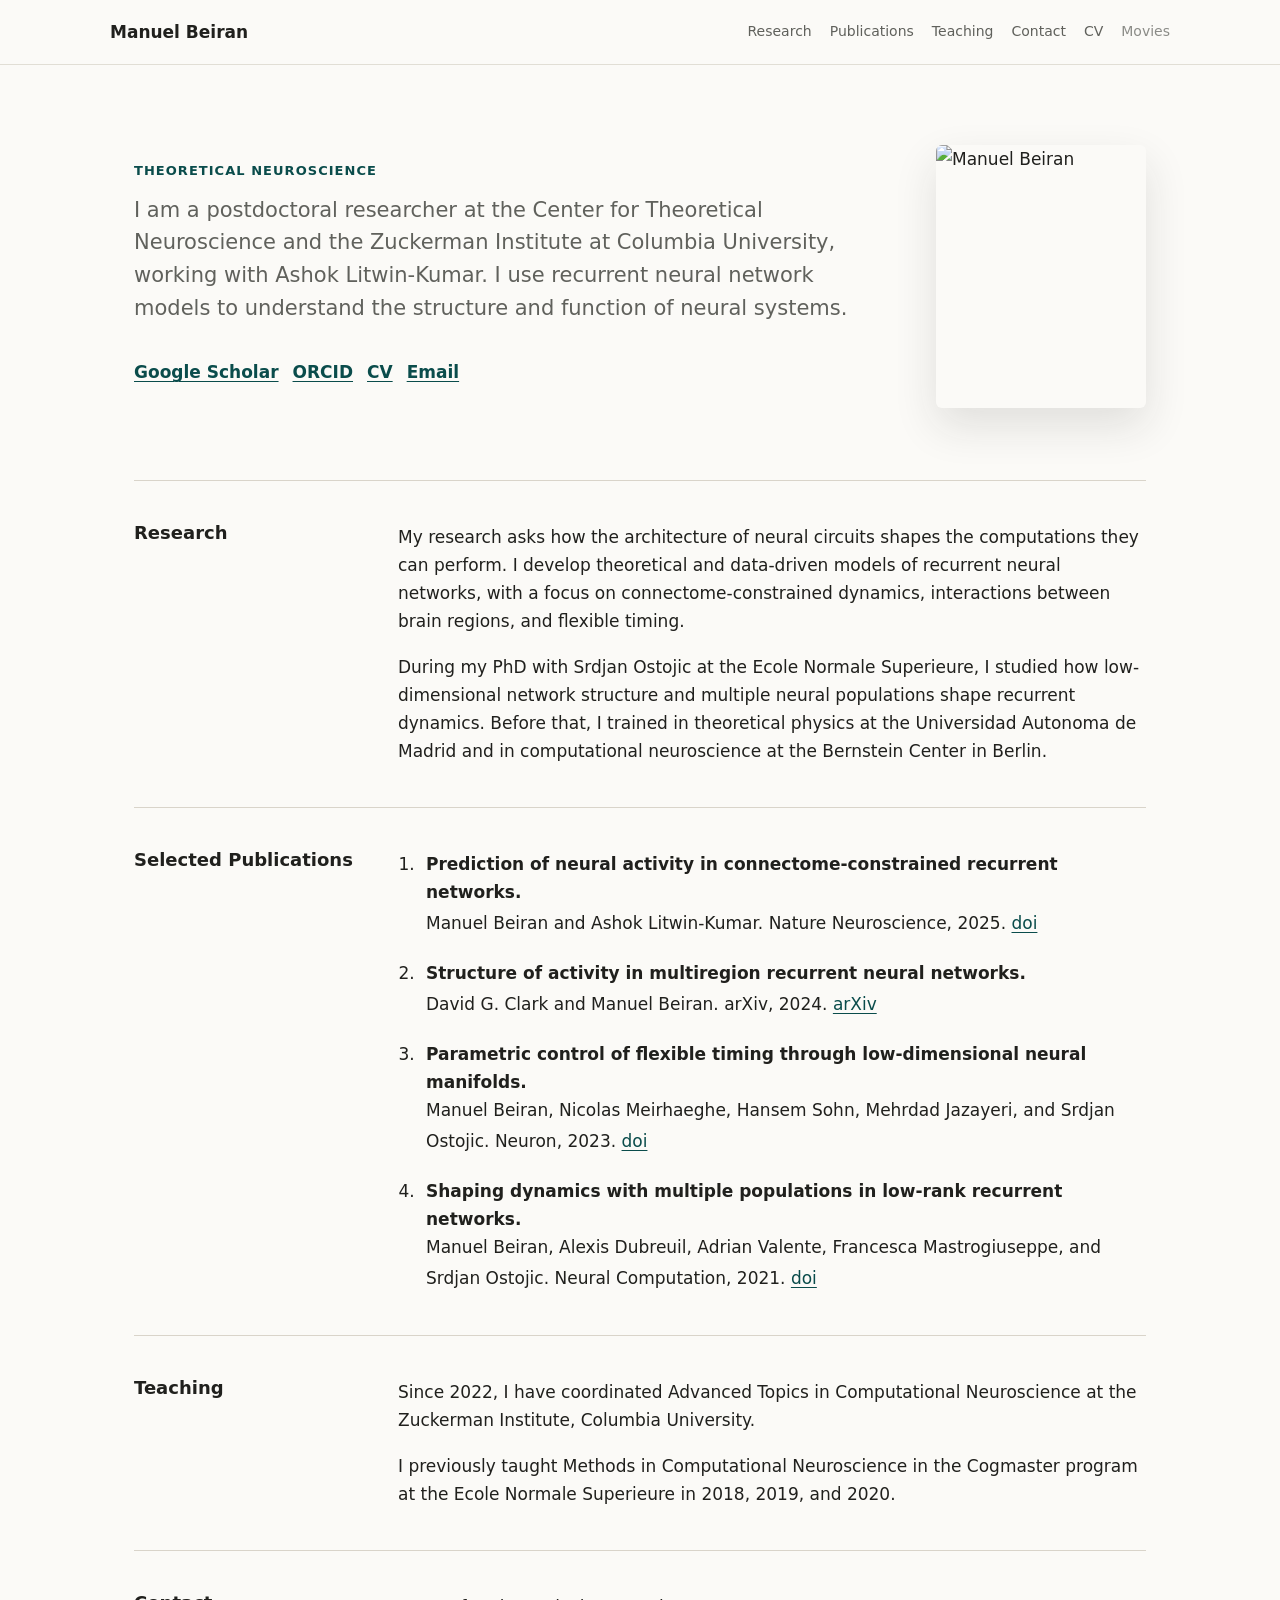
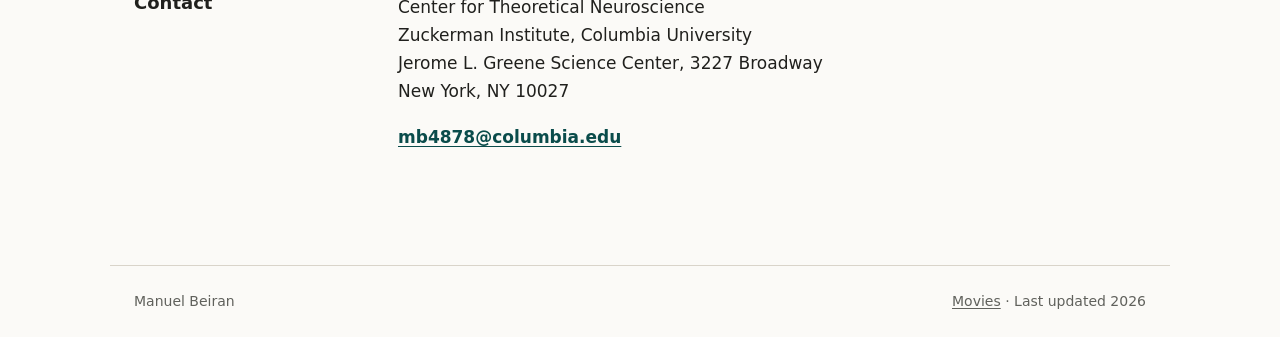
==== index.html @ 6463d3db "Add files via upload" ====
<!doctype html>
<html lang="en">
  <head>
    <meta charset="utf-8">
    <meta name="viewport" content="width=device-width, initial-scale=1">
    <meta
      name="description"
      content="Manuel Beiran, theoretical neuroscientist studying recurrent neural networks, connectomics, and neural dynamics."
    >
    <title>Manuel Beiran</title>
    <link rel="stylesheet" href="styles.css">
  </head>
  <body>
    <header class="site-header">
      <a class="brand" href="#top">Manuel Beiran</a>
      <nav aria-label="Main navigation">
        <a href="#research">Research</a>
        <a href="#publications">Publications</a>
        <a href="#teaching">Teaching</a>
        <a href="#contact">Contact</a>
        <a href="cv.pdf">CV</a>
        <a class="quiet-nav" href="movies.html">Movies</a>
      </nav>
    </header>

    <main id="top">
      <section class="intro">
        <div class="intro-copy">
          <p class="eyebrow">Theoretical neuroscience</p>
          <p class="lead">
            I am a postdoctoral researcher at the Center for Theoretical
            Neuroscience and the Zuckerman Institute at Columbia University,
            working with Ashok Litwin-Kumar. I use recurrent neural network
            models to understand the structure and function of neural systems.
          </p>
          <div class="links" aria-label="Profile links">
            <a href="https://scholar.google.fr/citations?user=wPnIsFUAAAAJ&amp;hl=fr">Google Scholar</a>
            <a href="https://orcid.org/0000-0002-0275-5728">ORCID</a>
            <a href="cv.pdf">CV</a>
            <a href="mailto:mb4878@columbia.edu">Email</a>
          </div>
        </div>
        <img
          src="https://ctn.zuckermaninstitute.columbia.edu/sites/ctn.zuckermaninstitute.columbia.edu/files/styles/cu_crop/public/content/unnamed%20%287%29.jpg?itok=AZ8otiGR"
          alt="Manuel Beiran"
          class="portrait"
        >
      </section>

      <section id="research" class="section">
        <h2>Research</h2>
        <div class="section-body">
          <p>
            My research asks how the architecture of neural circuits shapes the
            computations they can perform. I develop theoretical and
            data-driven models of recurrent neural networks, with a focus on
            connectome-constrained dynamics, interactions between brain regions,
            and flexible timing.
          </p>
          <p>
            During my PhD with Srdjan Ostojic at the Ecole Normale Superieure,
            I studied how low-dimensional network structure and multiple neural
            populations shape recurrent dynamics. Before that, I trained in
            theoretical physics at the Universidad Autonoma de Madrid and in
            computational neuroscience at the Bernstein Center in Berlin.
          </p>
        </div>
      </section>

      <section id="publications" class="section">
        <h2>Selected Publications</h2>
        <ol class="publications">
          <li>
            <span class="paper-title">Prediction of neural activity in connectome-constrained recurrent networks.</span>
            <span>Manuel Beiran and Ashok Litwin-Kumar. Nature Neuroscience, 2025.</span>
            <a href="https://doi.org/10.1038/s41593-025-02080-4">doi</a>
          </li>
          <li>
            <span class="paper-title">Structure of activity in multiregion recurrent neural networks.</span>
            <span>David G. Clark and Manuel Beiran. arXiv, 2024.</span>
            <a href="https://arxiv.org/abs/2402.12188">arXiv</a>
          </li>
          <li>
            <span class="paper-title">Parametric control of flexible timing through low-dimensional neural manifolds.</span>
            <span>Manuel Beiran, Nicolas Meirhaeghe, Hansem Sohn, Mehrdad Jazayeri, and Srdjan Ostojic. Neuron, 2023.</span>
            <a href="https://doi.org/10.1016/j.neuron.2022.12.016">doi</a>
          </li>
          <li>
            <span class="paper-title">Shaping dynamics with multiple populations in low-rank recurrent networks.</span>
            <span>Manuel Beiran, Alexis Dubreuil, Adrian Valente, Francesca Mastrogiuseppe, and Srdjan Ostojic. Neural Computation, 2021.</span>
            <a href="https://doi.org/10.1162/neco_a_01381">doi</a>
          </li>
        </ol>
      </section>

      <section id="teaching" class="section">
        <h2>Teaching</h2>
        <div class="section-body">
          <p>
            Since 2022, I have coordinated Advanced Topics in Computational
            Neuroscience at the Zuckerman Institute, Columbia University.
          </p>
          <p>
            I previously taught Methods in Computational Neuroscience in the
            Cogmaster program at the Ecole Normale Superieure in 2018, 2019,
            and 2020.
          </p>
        </div>
      </section>

      <section id="contact" class="section contact">
        <h2>Contact</h2>
        <div class="section-body">
          <p>
            Center for Theoretical Neuroscience<br>
            Zuckerman Institute, Columbia University<br>
            Jerome L. Greene Science Center, 3227 Broadway<br>
            New York, NY 10027
          </p>
          <p>
            <a href="mailto:mb4878@columbia.edu">mb4878@columbia.edu</a>
          </p>
        </div>
      </section>
    </main>

    <footer>
      <span>Manuel Beiran</span>
      <span><a href="movies.html">Movies</a> · Last updated 2026</span>
    </footer>
  </body>
</html>
---- styles.css ----
:root {
  --background: #fbfaf7;
  --text: #20201d;
  --muted: #60615c;
  --line: #d9d4ca;
  --accent: #0f6f6e;
  --accent-dark: #0a4c4b;
  --surface: #ffffff;
}

* {
  box-sizing: border-box;
}

html {
  scroll-behavior: smooth;
}

body {
  margin: 0;
  background: var(--background);
  color: var(--text);
  font-family: Inter, ui-sans-serif, system-ui, -apple-system, BlinkMacSystemFont, "Segoe UI", sans-serif;
  font-size: 17px;
  line-height: 1.65;
}

a {
  color: var(--accent-dark);
  text-decoration-thickness: 1px;
  text-underline-offset: 0.16em;
}

a:hover {
  color: var(--accent);
}

.site-header {
  position: sticky;
  top: 0;
  z-index: 10;
  display: flex;
  align-items: center;
  justify-content: space-between;
  gap: 24px;
  padding: 18px max(24px, calc((100vw - 1060px) / 2));
  border-bottom: 1px solid color-mix(in srgb, var(--line), transparent 25%);
  background: color-mix(in srgb, var(--background), transparent 8%);
  backdrop-filter: blur(14px);
}

.brand {
  color: var(--text);
  font-weight: 700;
  text-decoration: none;
}

nav {
  display: flex;
  flex-wrap: wrap;
  justify-content: flex-end;
  gap: 18px;
  font-size: 14px;
}

nav a {
  color: var(--muted);
  text-decoration: none;
}

.quiet-nav {
  opacity: 0.72;
}

main {
  max-width: 1060px;
  margin: 0 auto;
  padding: 56px 24px 72px;
}

.intro {
  display: grid;
  grid-template-columns: minmax(0, 1fr) 210px;
  gap: 56px;
  align-items: center;
  padding: 24px 0 72px;
}

.eyebrow {
  margin: 0 0 12px;
  color: var(--accent-dark);
  font-size: 13px;
  font-weight: 700;
  letter-spacing: 0.08em;
  text-transform: uppercase;
}

h1,
h2 {
  margin: 0;
  line-height: 1.15;
  letter-spacing: 0;
}

h1 {
  max-width: 760px;
  font-family: Georgia, "Times New Roman", serif;
  font-size: clamp(42px, 7vw, 74px);
  font-weight: 500;
}

h2 {
  font-size: 18px;
  font-weight: 750;
}

.lead {
  max-width: 720px;
  margin: 0;
  color: var(--muted);
  font-size: 21px;
  line-height: 1.55;
}

.links {
  display: flex;
  flex-wrap: wrap;
  gap: 14px;
  margin-top: 28px;
}

.links a {
  display: inline-flex;
  align-items: center;
  min-height: 38px;
  padding: 6px 0;
  font-weight: 650;
}

.portrait {
  width: 100%;
  aspect-ratio: 4 / 5;
  object-fit: cover;
  border-radius: 6px;
  box-shadow: 0 18px 44px rgba(32, 32, 29, 0.12);
}

.section {
  display: grid;
  grid-template-columns: 220px minmax(0, 1fr);
  gap: 44px;
  padding: 42px 0;
  border-top: 1px solid var(--line);
}

.section-body,
.publications {
  max-width: 760px;
}

.section-body p {
  margin: 0;
}

.section-body p + p {
  margin-top: 18px;
}

.publications {
  display: grid;
  gap: 22px;
  margin: 0;
  padding-left: 22px;
}

.publications li {
  padding-left: 6px;
}

.paper-title {
  display: block;
  font-weight: 750;
}

.publications span + a,
.publications span + span {
  margin-top: 3px;
}

.publications a {
  display: inline-block;
  margin-top: 4px;
}

.contact a {
  font-weight: 650;
}

footer {
  display: flex;
  justify-content: space-between;
  gap: 20px;
  max-width: 1060px;
  margin: 0 auto;
  padding: 24px;
  border-top: 1px solid var(--line);
  color: var(--muted);
  font-size: 14px;
}

footer a {
  color: var(--muted);
}

.page {
  max-width: 900px;
}

.page-intro {
  padding: 24px 0 54px;
}

.page-intro h1 {
  font-size: clamp(38px, 6vw, 62px);
}

.lead.compact {
  max-width: 700px;
  font-size: 19px;
}

.movie-year {
  display: grid;
  grid-template-columns: 120px minmax(0, 1fr);
  gap: 36px;
  padding: 30px 0;
  border-top: 1px solid var(--line);
}

.movie-year h2 a {
  color: var(--text);
  text-decoration-color: color-mix(in srgb, var(--text), transparent 70%);
}

.movie-year h2 a:hover {
  color: var(--accent-dark);
}

.movie-list {
  display: grid;
  gap: 14px;
  max-width: 700px;
}

.movie-list p {
  margin: 0;
}

.note {
  color: var(--muted);
  font-size: 15px;
}

.special-mention {
  color: var(--muted);
}

@media (max-width: 780px) {
  .site-header {
    position: static;
    align-items: flex-start;
    flex-direction: column;
  }

  nav {
    justify-content: flex-start;
    gap: 12px 16px;
  }

  main {
    padding-top: 28px;
  }

  .intro,
  .section {
    grid-template-columns: 1fr;
  }

  .intro {
    gap: 32px;
    padding-bottom: 48px;
  }

  .portrait {
    max-width: 190px;
  }

  .section {
    gap: 16px;
    padding: 34px 0;
  }

  .movie-year {
    grid-template-columns: 1fr;
    gap: 10px;
  }

  .lead {
    font-size: 19px;
  }

  footer {
    flex-direction: column;
  }
}
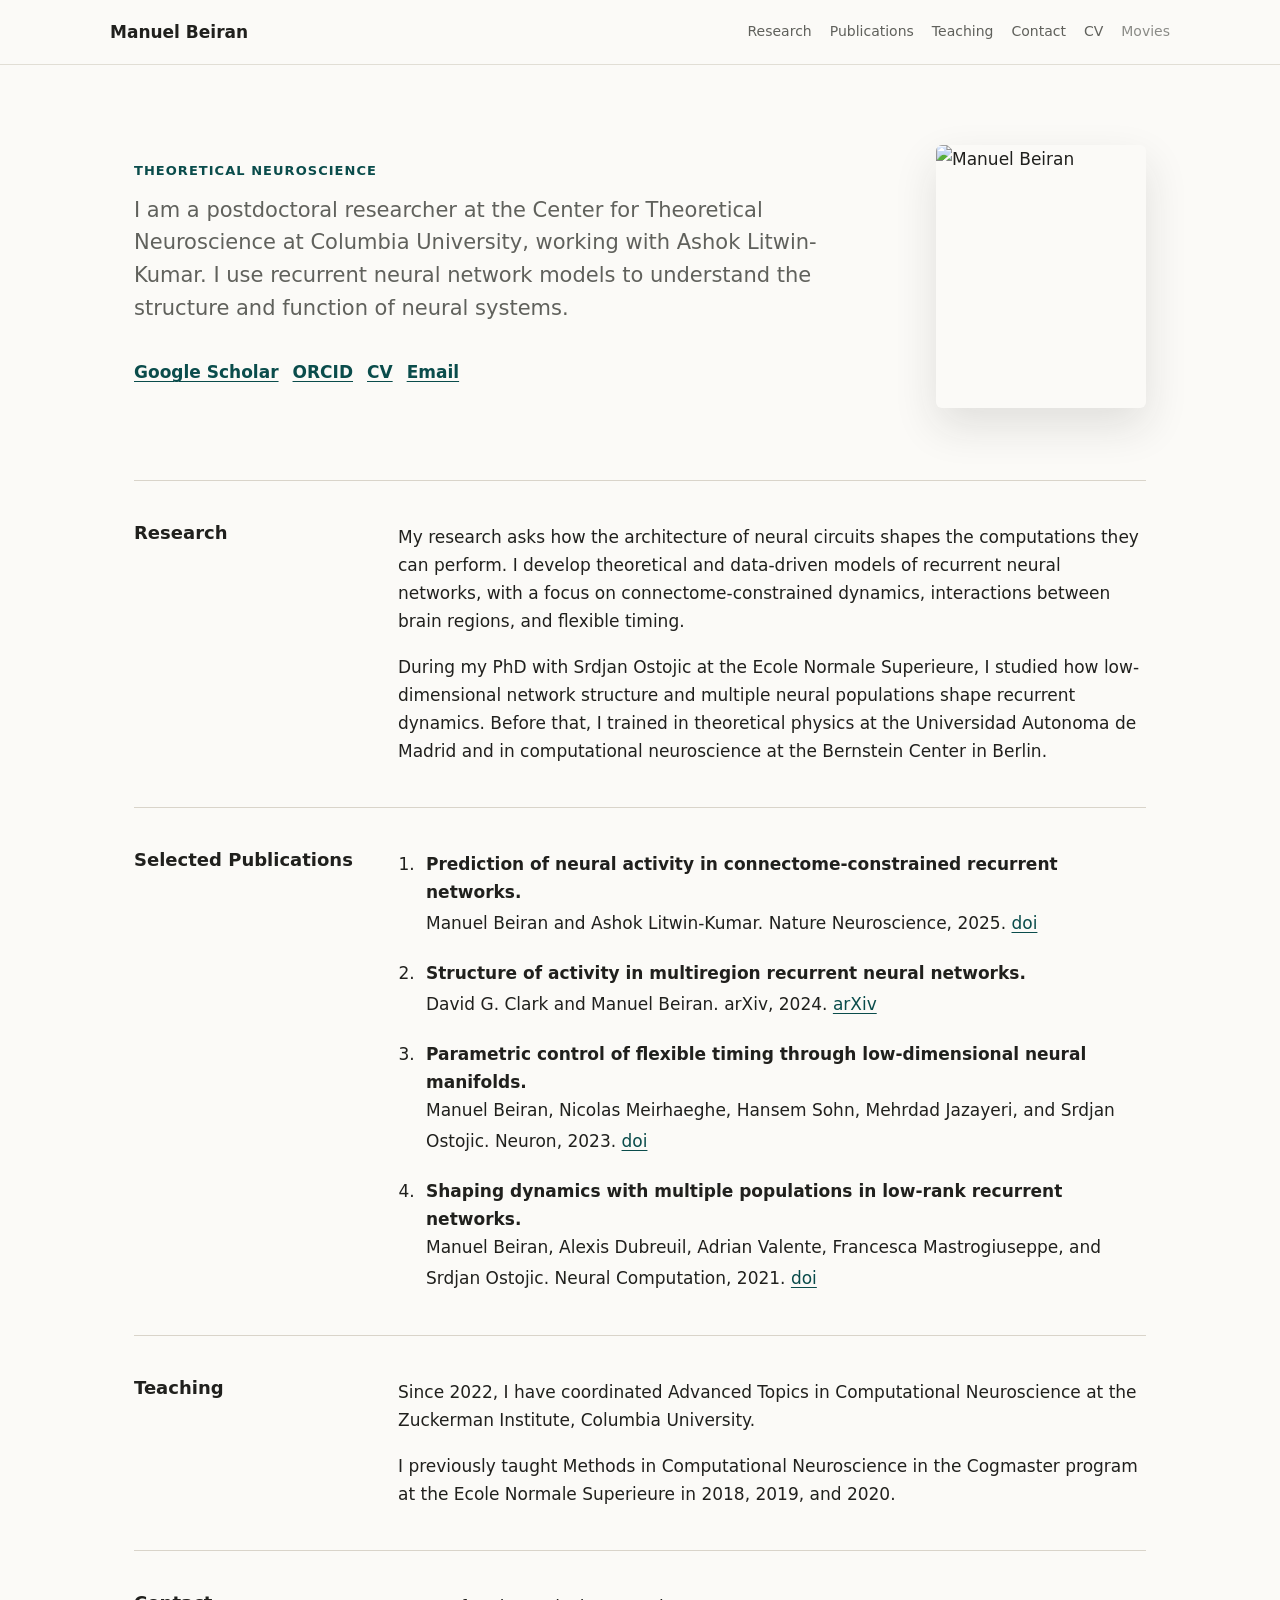
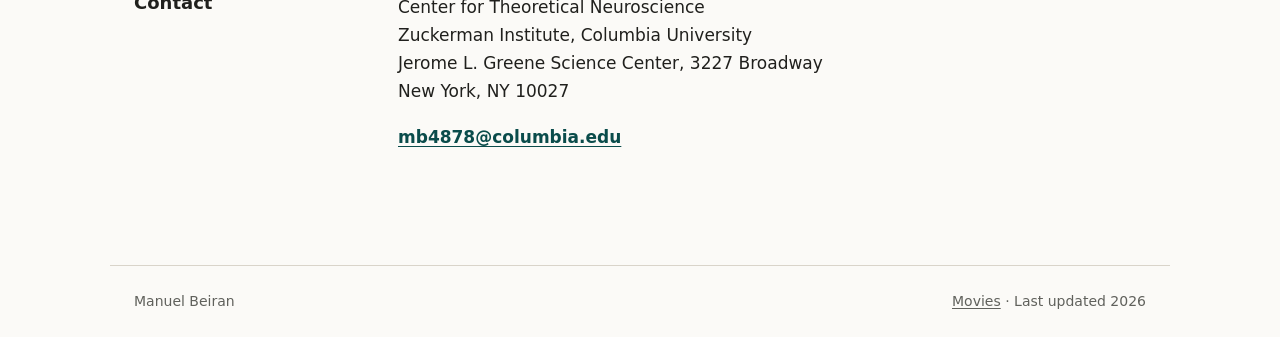
==== commit 02ef5169: "Update index.html" ====
--- a/index.html
+++ b/index.html
@@ -29,9 +29,8 @@
           <p class="eyebrow">Theoretical neuroscience</p>
           <p class="lead">
             I am a postdoctoral researcher at the Center for Theoretical
-            Neuroscience and the Zuckerman Institute at Columbia University,
-            working with Ashok Litwin-Kumar. I use recurrent neural network
-            models to understand the structure and function of neural systems.
+            Neuroscience at Columbia University, working with Ashok Litwin-Kumar. 
+            I use recurrent neural network models to understand the structure and function of neural systems.
           </p>
           <div class="links" aria-label="Profile links">
             <a href="https://scholar.google.fr/citations?user=wPnIsFUAAAAJ&amp;hl=fr">Google Scholar</a>
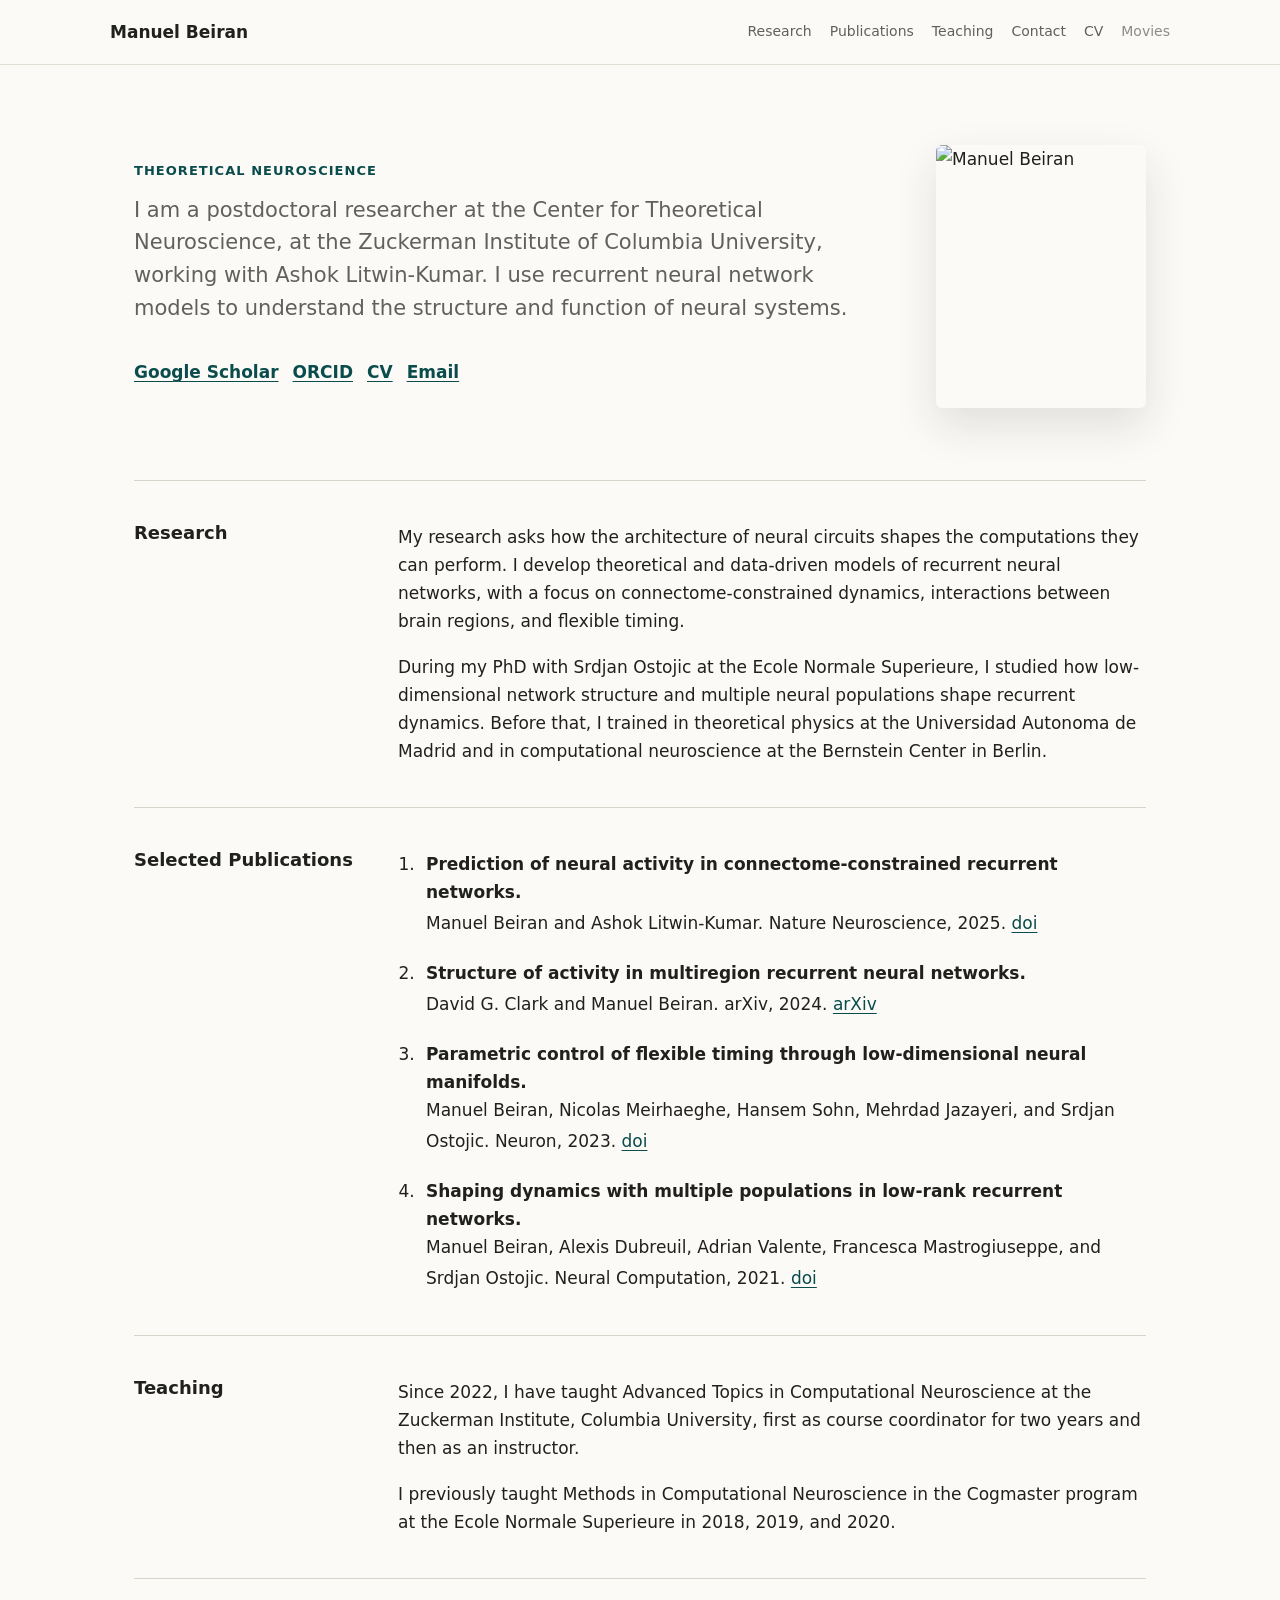
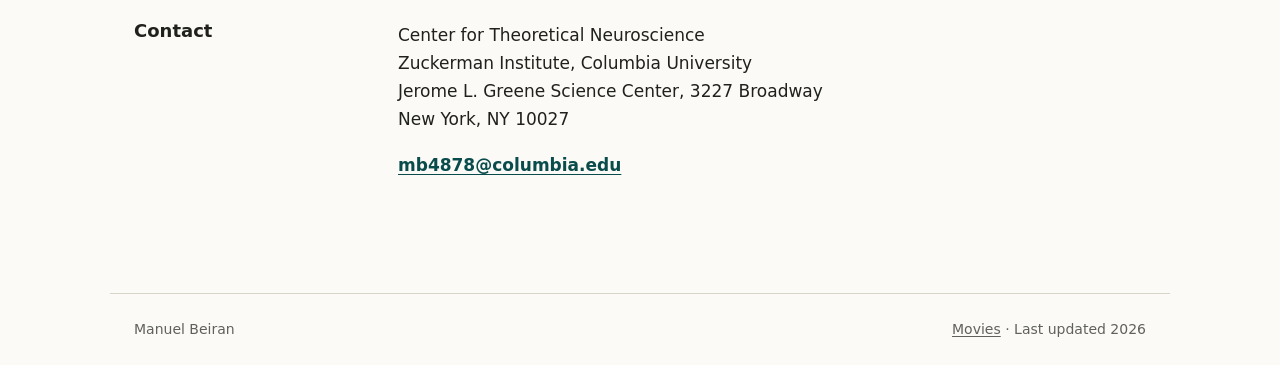
==== commit 47b07b48: "Add files via upload" ====
--- a/index.html
+++ b/index.html
@@ -29,8 +29,9 @@
           <p class="eyebrow">Theoretical neuroscience</p>
           <p class="lead">
             I am a postdoctoral researcher at the Center for Theoretical
-            Neuroscience at Columbia University, working with Ashok Litwin-Kumar. 
-            I use recurrent neural network models to understand the structure and function of neural systems.
+            Neuroscience, at the Zuckerman Institute of Columbia University,
+            working with Ashok Litwin-Kumar. I use recurrent neural network
+            models to understand the structure and function of neural systems.
           </p>
           <div class="links" aria-label="Profile links">
             <a href="https://scholar.google.fr/citations?user=wPnIsFUAAAAJ&amp;hl=fr">Google Scholar</a>
@@ -96,8 +97,9 @@
         <h2>Teaching</h2>
         <div class="section-body">
           <p>
-            Since 2022, I have coordinated Advanced Topics in Computational
-            Neuroscience at the Zuckerman Institute, Columbia University.
+            Since 2022, I have taught Advanced Topics in Computational
+            Neuroscience at the Zuckerman Institute, Columbia University,
+            first as course coordinator for two years and then as an instructor.
           </p>
           <p>
             I previously taught Methods in Computational Neuroscience in the
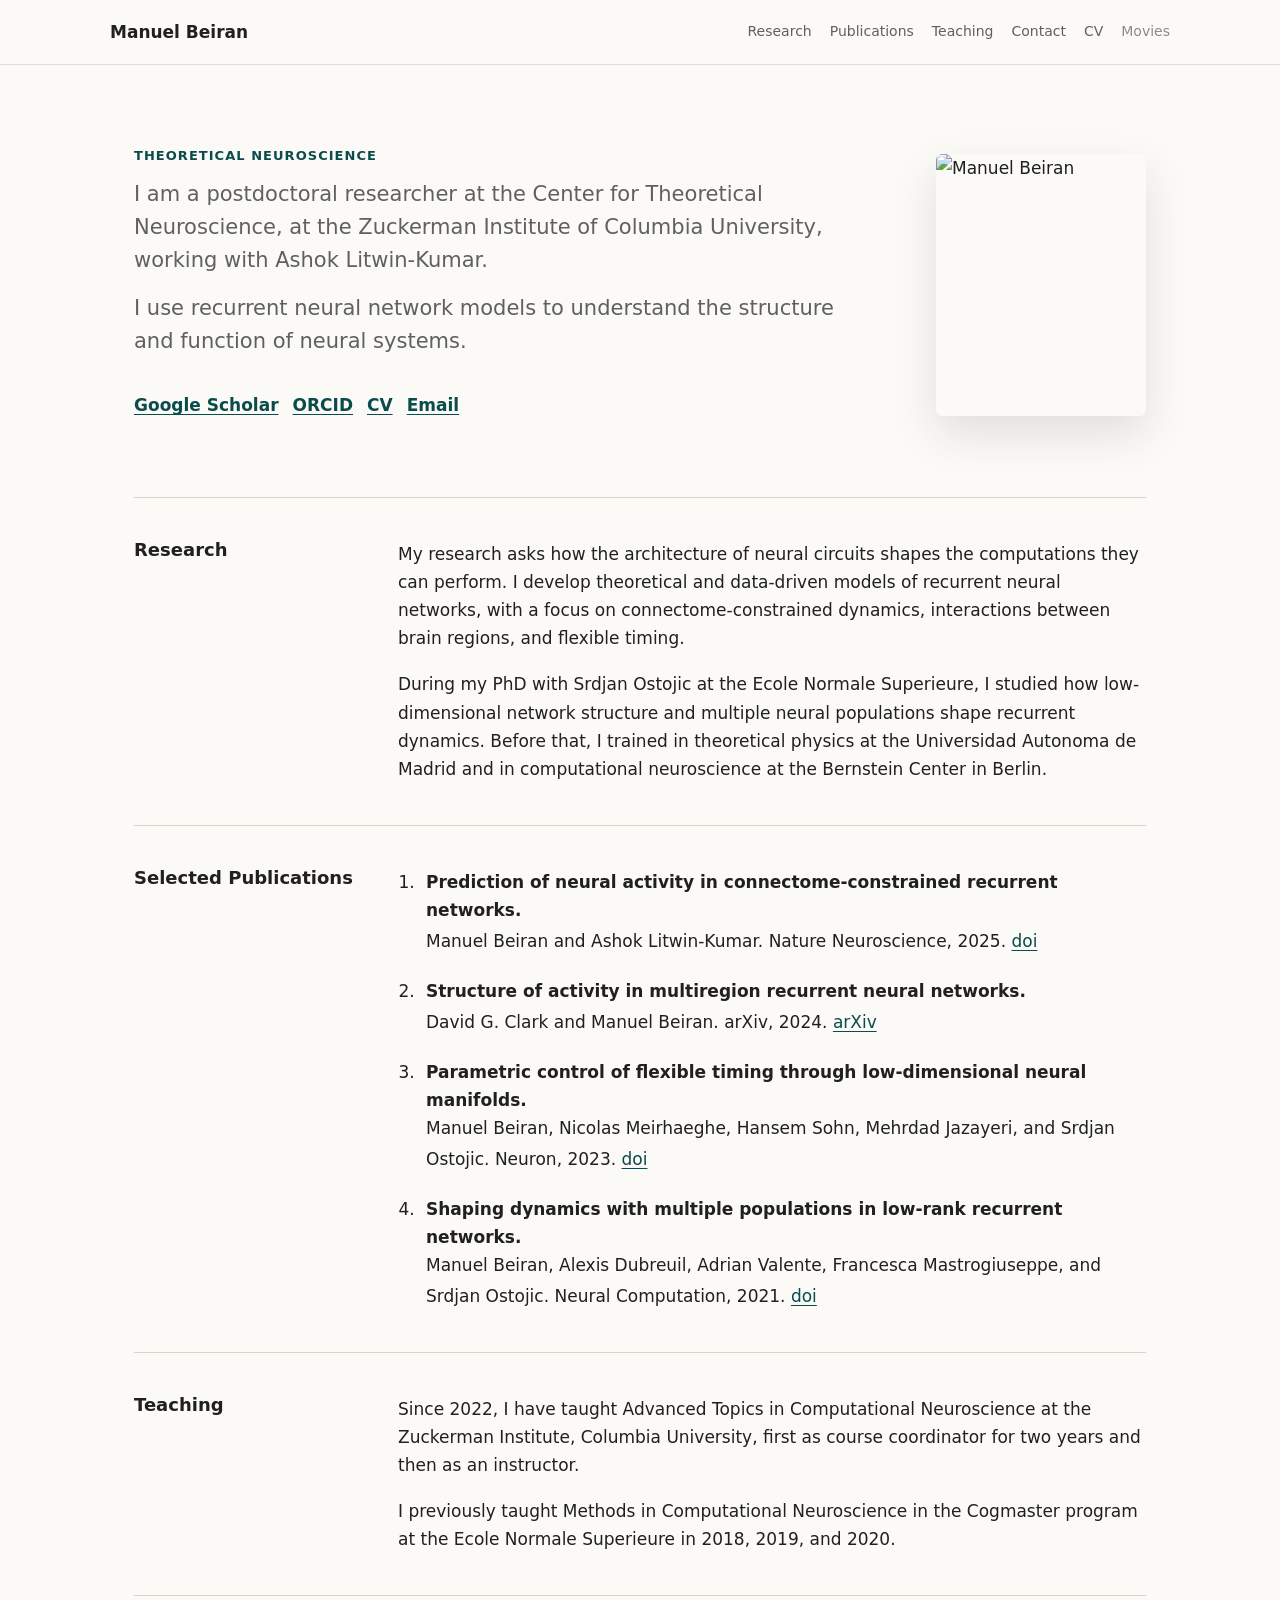
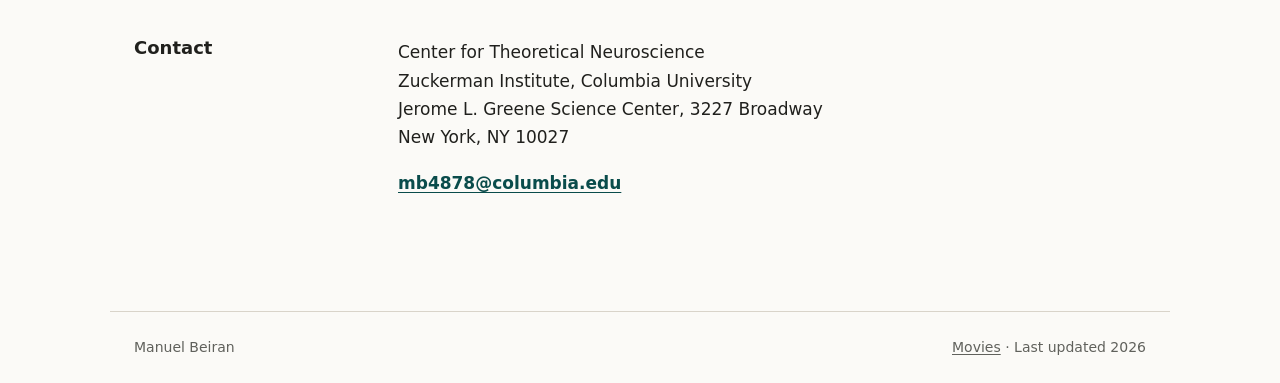
==== commit 4bc324cd: "local files for movies and minor text" ====
--- a/index.html
+++ b/index.html
@@ -30,8 +30,11 @@
           <p class="lead">
             I am a postdoctoral researcher at the Center for Theoretical
             Neuroscience, at the Zuckerman Institute of Columbia University,
-            working with Ashok Litwin-Kumar. I use recurrent neural network
-            models to understand the structure and function of neural systems.
+            working with Ashok Litwin-Kumar.
+          </p>
+          <p class="lead">
+            I use recurrent neural network models to understand the structure
+            and function of neural systems.
           </p>
           <div class="links" aria-label="Profile links">
             <a href="https://scholar.google.fr/citations?user=wPnIsFUAAAAJ&amp;hl=fr">Google Scholar</a>
--- a/styles.css
+++ b/styles.css
@@ -122,6 +122,10 @@
   line-height: 1.55;
 }
 
+.intro .lead + .lead {
+  margin-top: 16px;
+}
+
 .links {
   display: flex;
   flex-wrap: wrap;
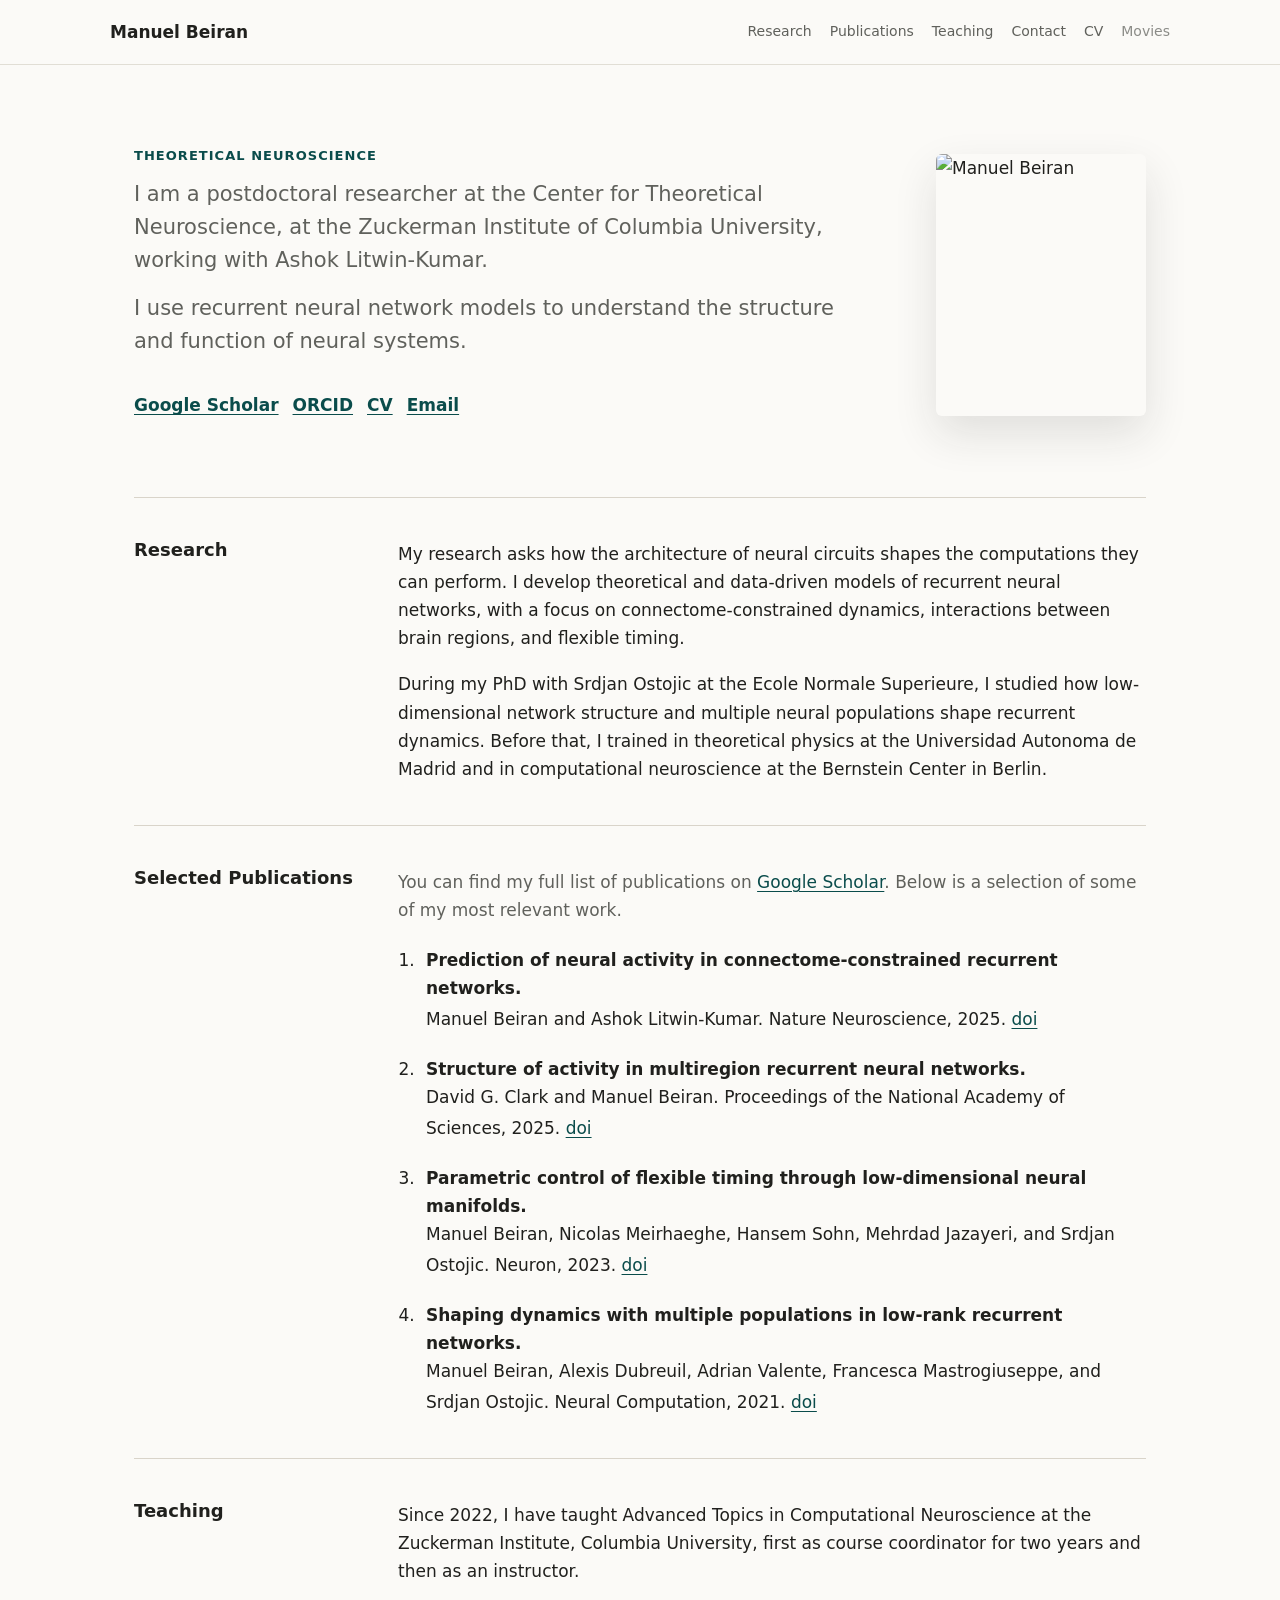
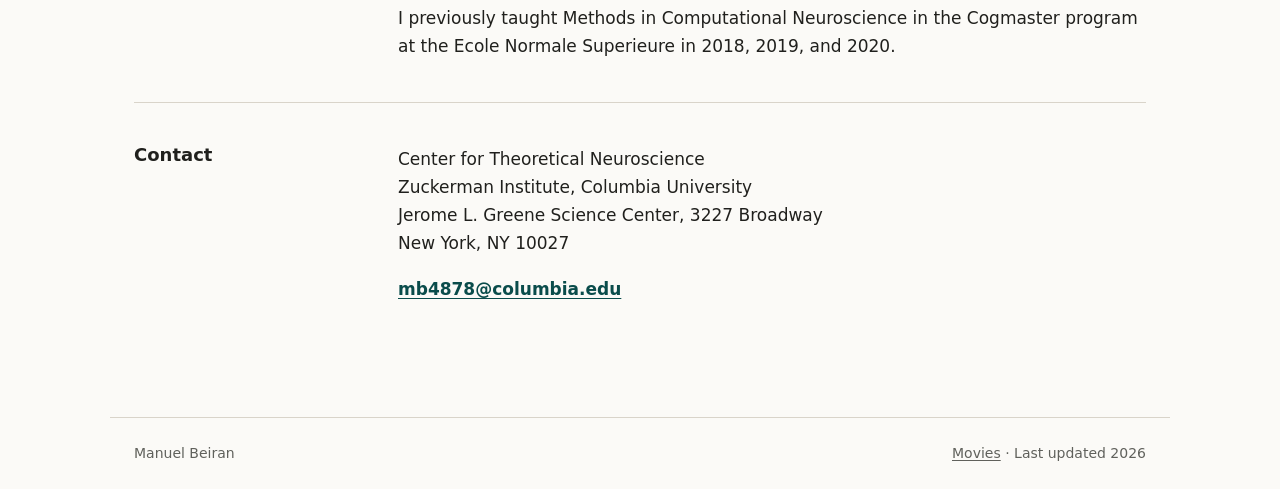
==== commit 9fe42933: "Add files via upload" ====
--- a/index.html
+++ b/index.html
@@ -72,28 +72,35 @@
 
       <section id="publications" class="section">
         <h2>Selected Publications</h2>
-        <ol class="publications">
-          <li>
-            <span class="paper-title">Prediction of neural activity in connectome-constrained recurrent networks.</span>
-            <span>Manuel Beiran and Ashok Litwin-Kumar. Nature Neuroscience, 2025.</span>
-            <a href="https://doi.org/10.1038/s41593-025-02080-4">doi</a>
-          </li>
-          <li>
-            <span class="paper-title">Structure of activity in multiregion recurrent neural networks.</span>
-            <span>David G. Clark and Manuel Beiran. arXiv, 2024.</span>
-            <a href="https://arxiv.org/abs/2402.12188">arXiv</a>
-          </li>
-          <li>
-            <span class="paper-title">Parametric control of flexible timing through low-dimensional neural manifolds.</span>
-            <span>Manuel Beiran, Nicolas Meirhaeghe, Hansem Sohn, Mehrdad Jazayeri, and Srdjan Ostojic. Neuron, 2023.</span>
-            <a href="https://doi.org/10.1016/j.neuron.2022.12.016">doi</a>
-          </li>
-          <li>
-            <span class="paper-title">Shaping dynamics with multiple populations in low-rank recurrent networks.</span>
-            <span>Manuel Beiran, Alexis Dubreuil, Adrian Valente, Francesca Mastrogiuseppe, and Srdjan Ostojic. Neural Computation, 2021.</span>
-            <a href="https://doi.org/10.1162/neco_a_01381">doi</a>
-          </li>
-        </ol>
+        <div class="publication-list">
+          <p class="publication-intro">
+            You can find my full list of publications on
+            <a href="https://scholar.google.fr/citations?user=wPnIsFUAAAAJ&amp;hl=fr">Google Scholar</a>.
+            Below is a selection of some of my most relevant work.
+          </p>
+          <ol class="publications">
+            <li>
+              <span class="paper-title">Prediction of neural activity in connectome-constrained recurrent networks.</span>
+              <span>Manuel Beiran and Ashok Litwin-Kumar. Nature Neuroscience, 2025.</span>
+              <a href="https://doi.org/10.1038/s41593-025-02080-4">doi</a>
+            </li>
+            <li>
+              <span class="paper-title">Structure of activity in multiregion recurrent neural networks.</span>
+              <span>David G. Clark and Manuel Beiran. Proceedings of the National Academy of Sciences, 2025.</span>
+              <a href="https://doi.org/10.1073/pnas.2404039122">doi</a>
+            </li>
+            <li>
+              <span class="paper-title">Parametric control of flexible timing through low-dimensional neural manifolds.</span>
+              <span>Manuel Beiran, Nicolas Meirhaeghe, Hansem Sohn, Mehrdad Jazayeri, and Srdjan Ostojic. Neuron, 2023.</span>
+              <a href="https://doi.org/10.1016/j.neuron.2022.12.016">doi</a>
+            </li>
+            <li>
+              <span class="paper-title">Shaping dynamics with multiple populations in low-rank recurrent networks.</span>
+              <span>Manuel Beiran, Alexis Dubreuil, Adrian Valente, Francesca Mastrogiuseppe, and Srdjan Ostojic. Neural Computation, 2021.</span>
+              <a href="https://doi.org/10.1162/neco_a_01381">doi</a>
+            </li>
+          </ol>
+        </div>
       </section>
 
       <section id="teaching" class="section">
--- a/styles.css
+++ b/styles.css
@@ -158,6 +158,7 @@
 }
 
 .section-body,
+.publication-list,
 .publications {
   max-width: 760px;
 }
@@ -175,6 +176,11 @@
   gap: 22px;
   margin: 0;
   padding-left: 22px;
+}
+
+.publication-intro {
+  margin: 0 0 22px;
+  color: var(--muted);
 }
 
 .publications li {
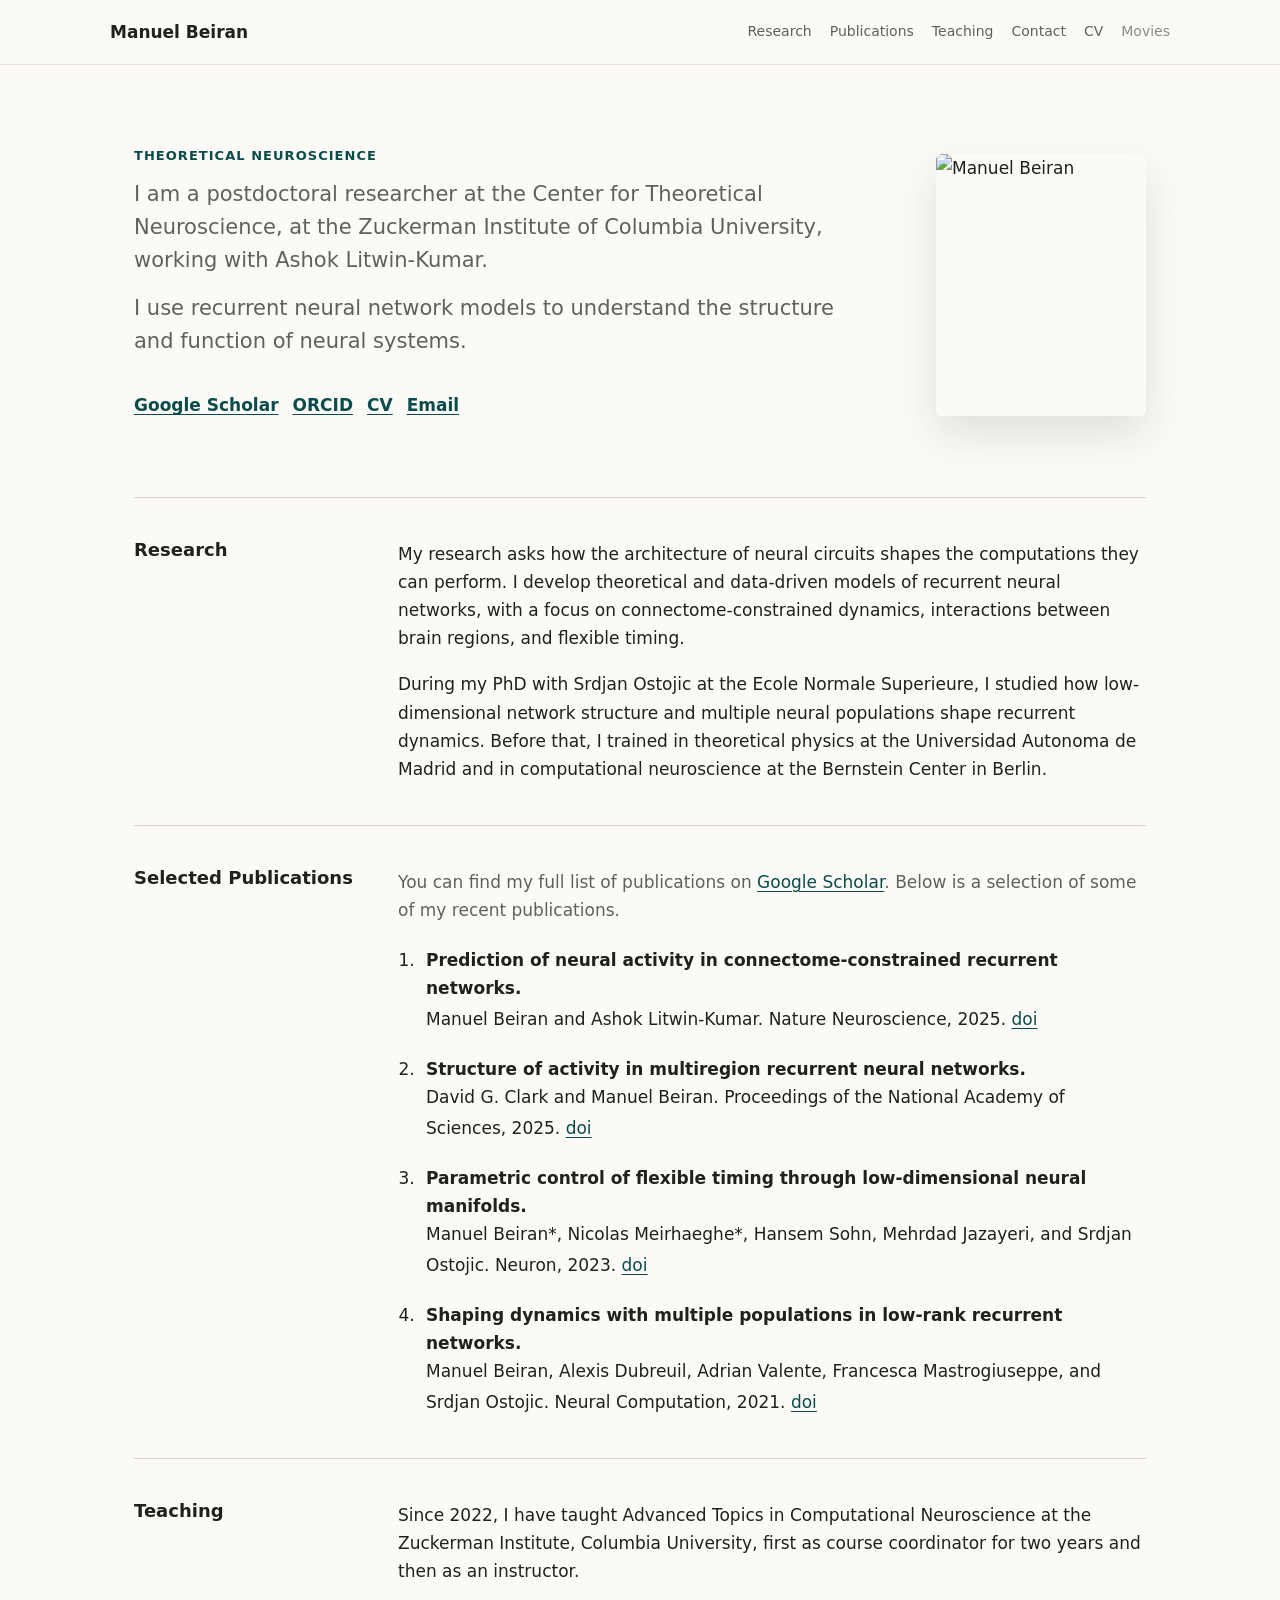
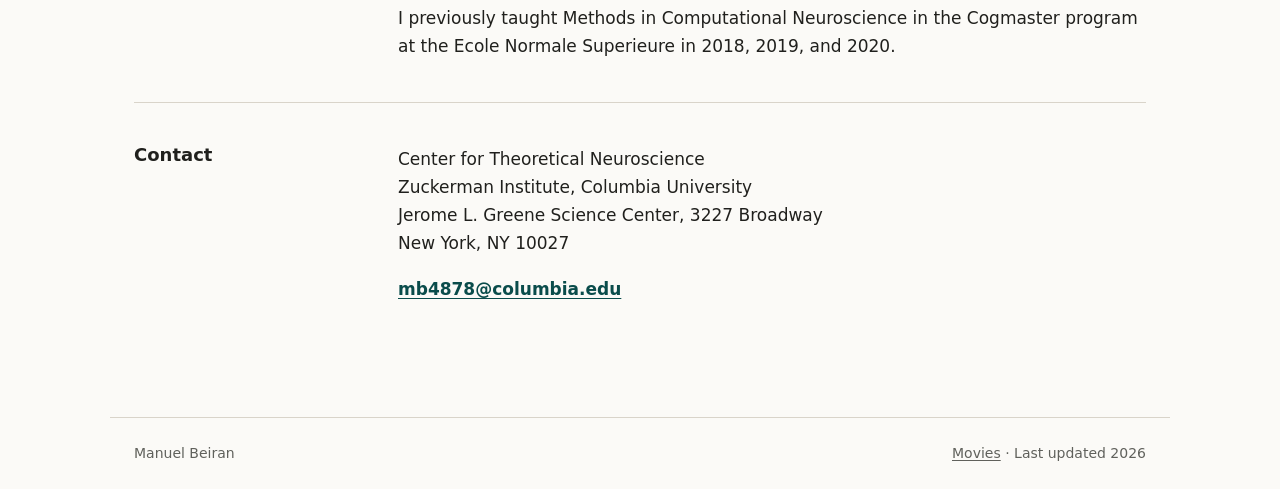
==== commit 7436deb4: "Add files via upload" ====
--- a/index.html
+++ b/index.html
@@ -76,7 +76,7 @@
           <p class="publication-intro">
             You can find my full list of publications on
             <a href="https://scholar.google.fr/citations?user=wPnIsFUAAAAJ&amp;hl=fr">Google Scholar</a>.
-            Below is a selection of some of my most relevant work.
+            Below is a selection of some of my recent publications.
           </p>
           <ol class="publications">
             <li>
@@ -91,7 +91,7 @@
             </li>
             <li>
               <span class="paper-title">Parametric control of flexible timing through low-dimensional neural manifolds.</span>
-              <span>Manuel Beiran, Nicolas Meirhaeghe, Hansem Sohn, Mehrdad Jazayeri, and Srdjan Ostojic. Neuron, 2023.</span>
+              <span>Manuel Beiran*, Nicolas Meirhaeghe*, Hansem Sohn, Mehrdad Jazayeri, and Srdjan Ostojic. Neuron, 2023.</span>
               <a href="https://doi.org/10.1016/j.neuron.2022.12.016">doi</a>
             </li>
             <li>
--- a/styles.css
+++ b/styles.css
@@ -239,6 +239,10 @@
   font-size: 19px;
 }
 
+.lead.compact + .lead.compact {
+  margin-top: 14px;
+}
+
 .movie-year {
   display: grid;
   grid-template-columns: 120px minmax(0, 1fr);
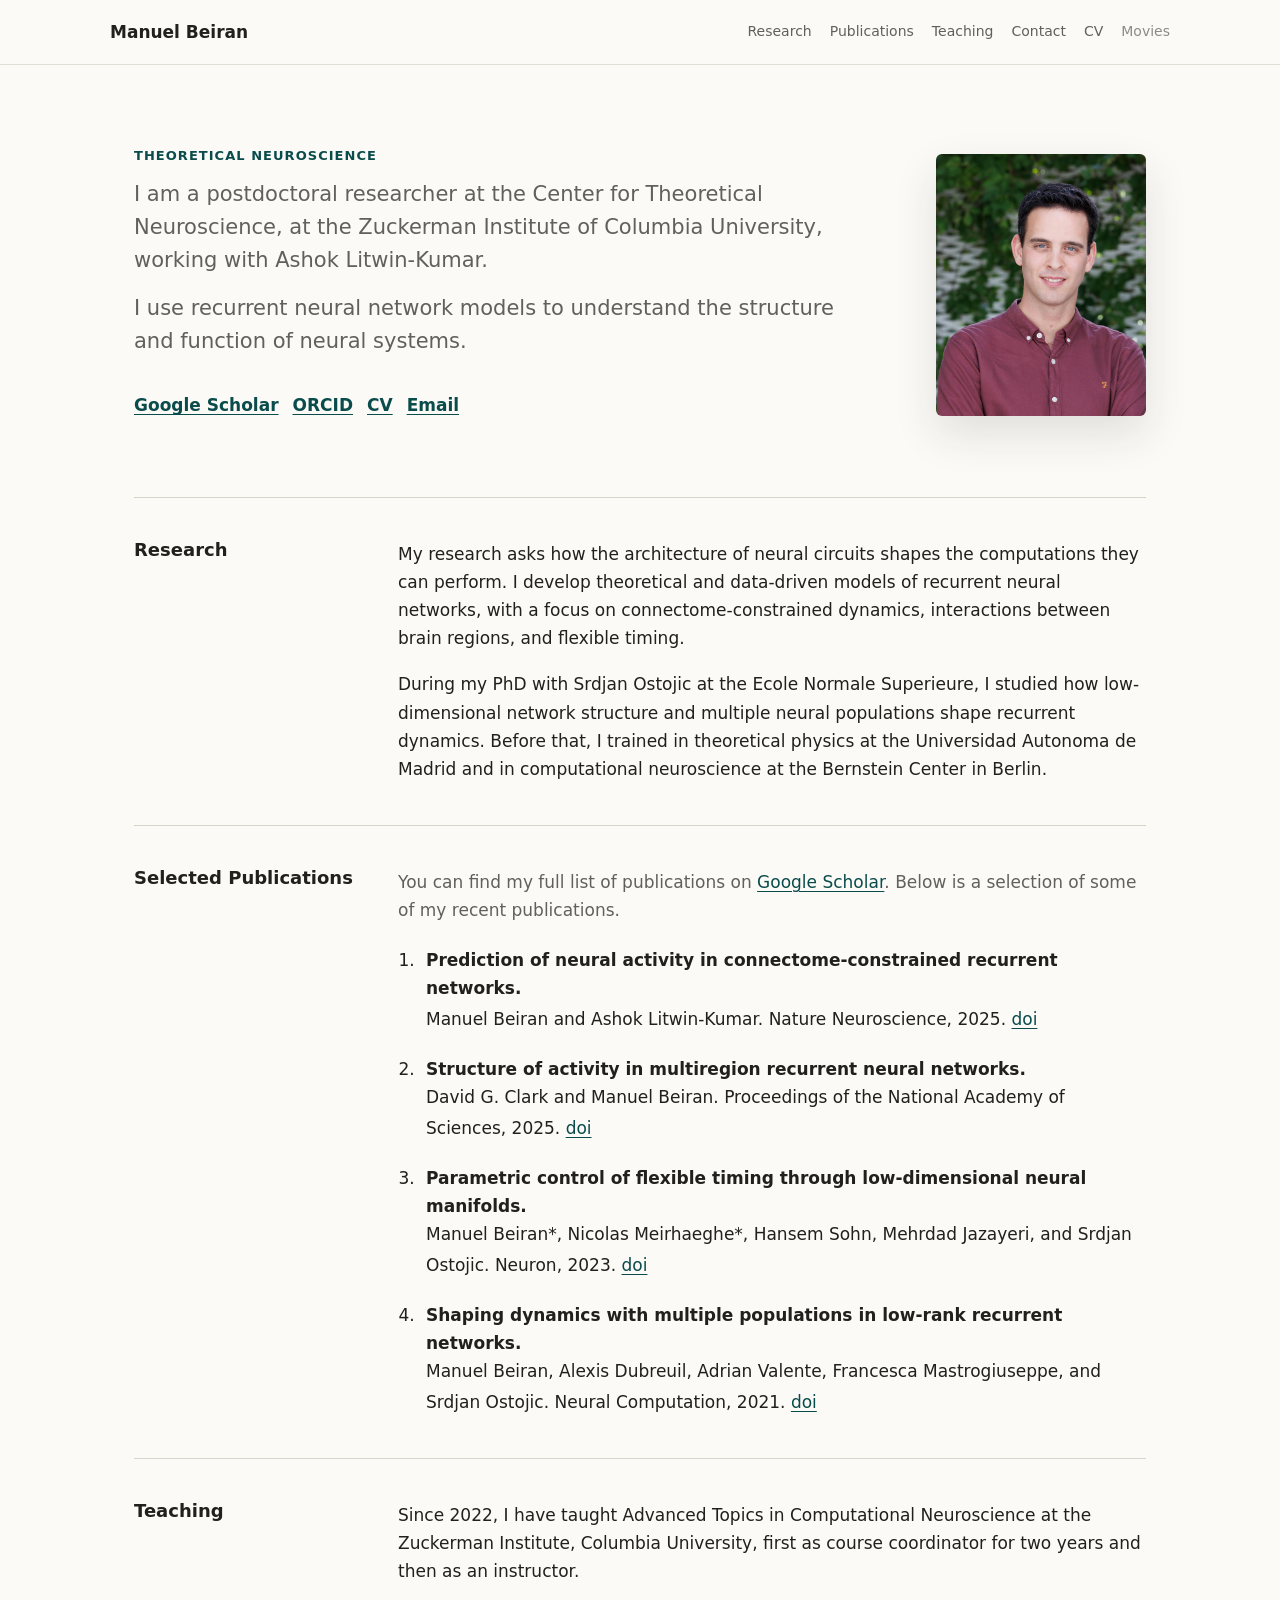
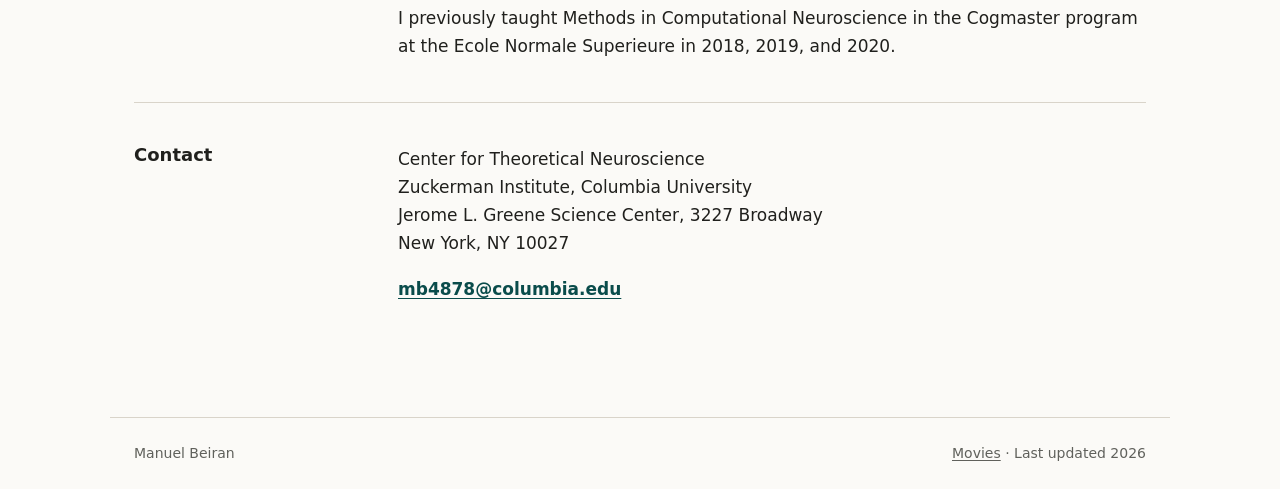
==== commit 4dbffc41: "Add files via upload" ====
--- a/index.html
+++ b/index.html
@@ -44,7 +44,7 @@
           </div>
         </div>
         <img
-          src="https://ctn.zuckermaninstitute.columbia.edu/sites/ctn.zuckermaninstitute.columbia.edu/files/styles/cu_crop/public/content/unnamed%20%287%29.jpg?itok=AZ8otiGR"
+          src="assets/profile.jpg"
           alt="Manuel Beiran"
           class="portrait"
         >
